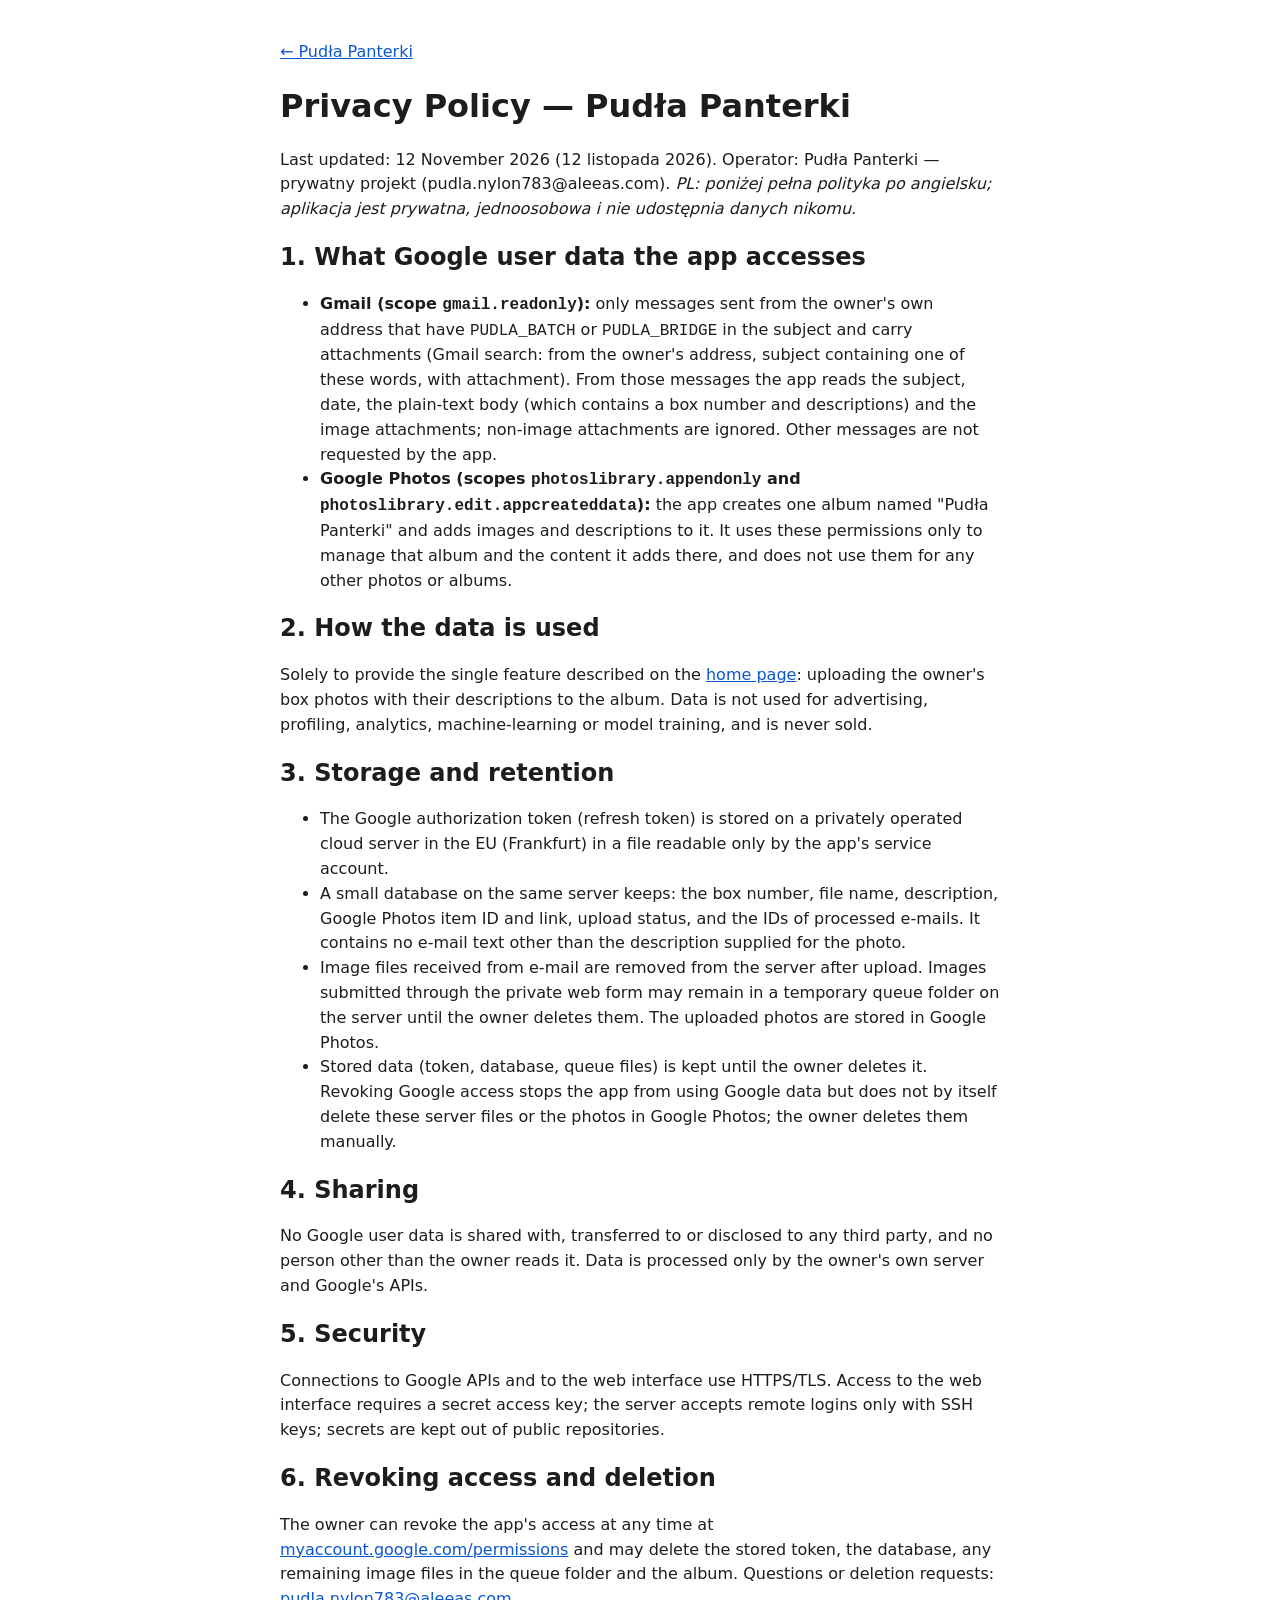
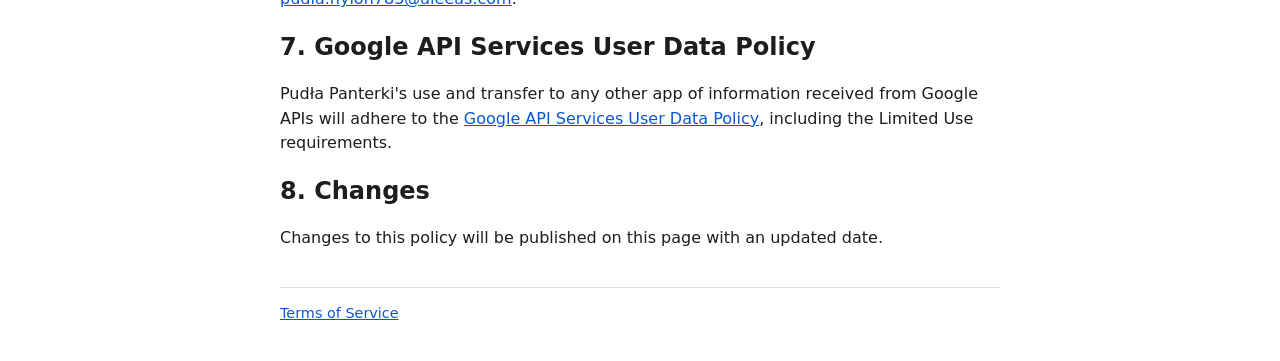
==== privacy.html @ 3c84b7eb "Add informational pages for the Pudła Panterki personal project Co-Authored-By: Claude Sonnet 5.5 <n" ====
<!doctype html>
<html lang="en">
<head><meta charset="utf-8"><meta name="viewport" content="width=device-width,initial-scale=1">
<title>Privacy Policy — Pudła Panterki</title><link rel="stylesheet" href="style.css"></head>
<body>
<p><a href="index.html">← Pudła Panterki</a></p>
<h1>Privacy Policy — Pudła Panterki</h1>
<p>Last updated: 12 November 2026 (12 listopada 2026). Operator: Pudła Panterki — prywatny projekt (pudla.nylon783@aleeas.com). <em>PL: poniżej pełna polityka po angielsku; aplikacja jest prywatna, jednoosobowa i nie udostępnia danych nikomu.</em></p>
<h2>1. What Google user data the app accesses</h2>
<ul>
<li><strong>Gmail (scope <code>gmail.readonly</code>):</strong> only messages sent from the owner's own address that have <code>PUDLA_BATCH</code> or <code>PUDLA_BRIDGE</code> in the subject and carry attachments (Gmail search: from the owner's address, subject containing one of these words, with attachment). From those messages the app reads the subject, date, the plain-text body (which contains a box number and descriptions) and the image attachments; non-image attachments are ignored. Other messages are not requested by the app.</li>
<li><strong>Google Photos (scopes <code>photoslibrary.appendonly</code> and <code>photoslibrary.edit.appcreateddata</code>):</strong> the app creates one album named "Pudła Panterki" and adds images and descriptions to it. It uses these permissions only to manage that album and the content it adds there, and does not use them for any other photos or albums.</li>
</ul>
<h2>2. How the data is used</h2>
<p>Solely to provide the single feature described on the <a href="index.html">home page</a>: uploading the owner's box photos with their descriptions to the album. Data is not used for advertising, profiling, analytics, machine-learning or model training, and is never sold.</p>
<h2>3. Storage and retention</h2>
<ul>
<li>The Google authorization token (refresh token) is stored on a privately operated cloud server in the EU (Frankfurt) in a file readable only by the app's service account.</li>
<li>A small database on the same server keeps: the box number, file name, description, Google Photos item ID and link, upload status, and the IDs of processed e-mails. It contains no e-mail text other than the description supplied for the photo.</li>
<li>Image files received from e-mail are removed from the server after upload. Images submitted through the private web form may remain in a temporary queue folder on the server until the owner deletes them. The uploaded photos are stored in Google Photos.</li>
<li>Stored data (token, database, queue files) is kept until the owner deletes it. Revoking Google access stops the app from using Google data but does not by itself delete these server files or the photos in Google Photos; the owner deletes them manually.</li>
</ul>
<h2>4. Sharing</h2>
<p>No Google user data is shared with, transferred to or disclosed to any third party, and no person other than the owner reads it. Data is processed only by the owner's own server and Google's APIs.</p>
<h2>5. Security</h2>
<p>Connections to Google APIs and to the web interface use HTTPS/TLS. Access to the web interface requires a secret access key; the server accepts remote logins only with SSH keys; secrets are kept out of public repositories.</p>
<h2>6. Revoking access and deletion</h2>
<p>The owner can revoke the app's access at any time at <a href="https://myaccount.google.com/permissions">myaccount.google.com/permissions</a> and may delete the stored token, the database, any remaining image files in the queue folder and the album. Questions or deletion requests: <a href="mailto:pudla.nylon783@aleeas.com">pudla.nylon783@aleeas.com</a>.</p>
<h2>7. Google API Services User Data Policy</h2>
<p>Pudła Panterki's use and transfer to any other app of information received from Google APIs will adhere to the <a href="https://developers.google.com/terms/api-services-user-data-policy">Google API Services User Data Policy</a>, including the Limited Use requirements.</p>
<h2>8. Changes</h2>
<p>Changes to this policy will be published on this page with an updated date.</p>
<footer><a href="terms.html">Terms of Service</a></footer>
</body></html>
---- style.css ----
body{font:16px/1.55 system-ui,-apple-system,"Segoe UI",sans-serif;max-width:720px;margin:40px auto;padding:0 16px;color:#1d1d1f}
h1,h2{line-height:1.25}a{color:#0b57d0}footer{margin-top:2.5em;border-top:1px solid #ddd;padding-top:1em;font-size:.9em;color:#555}
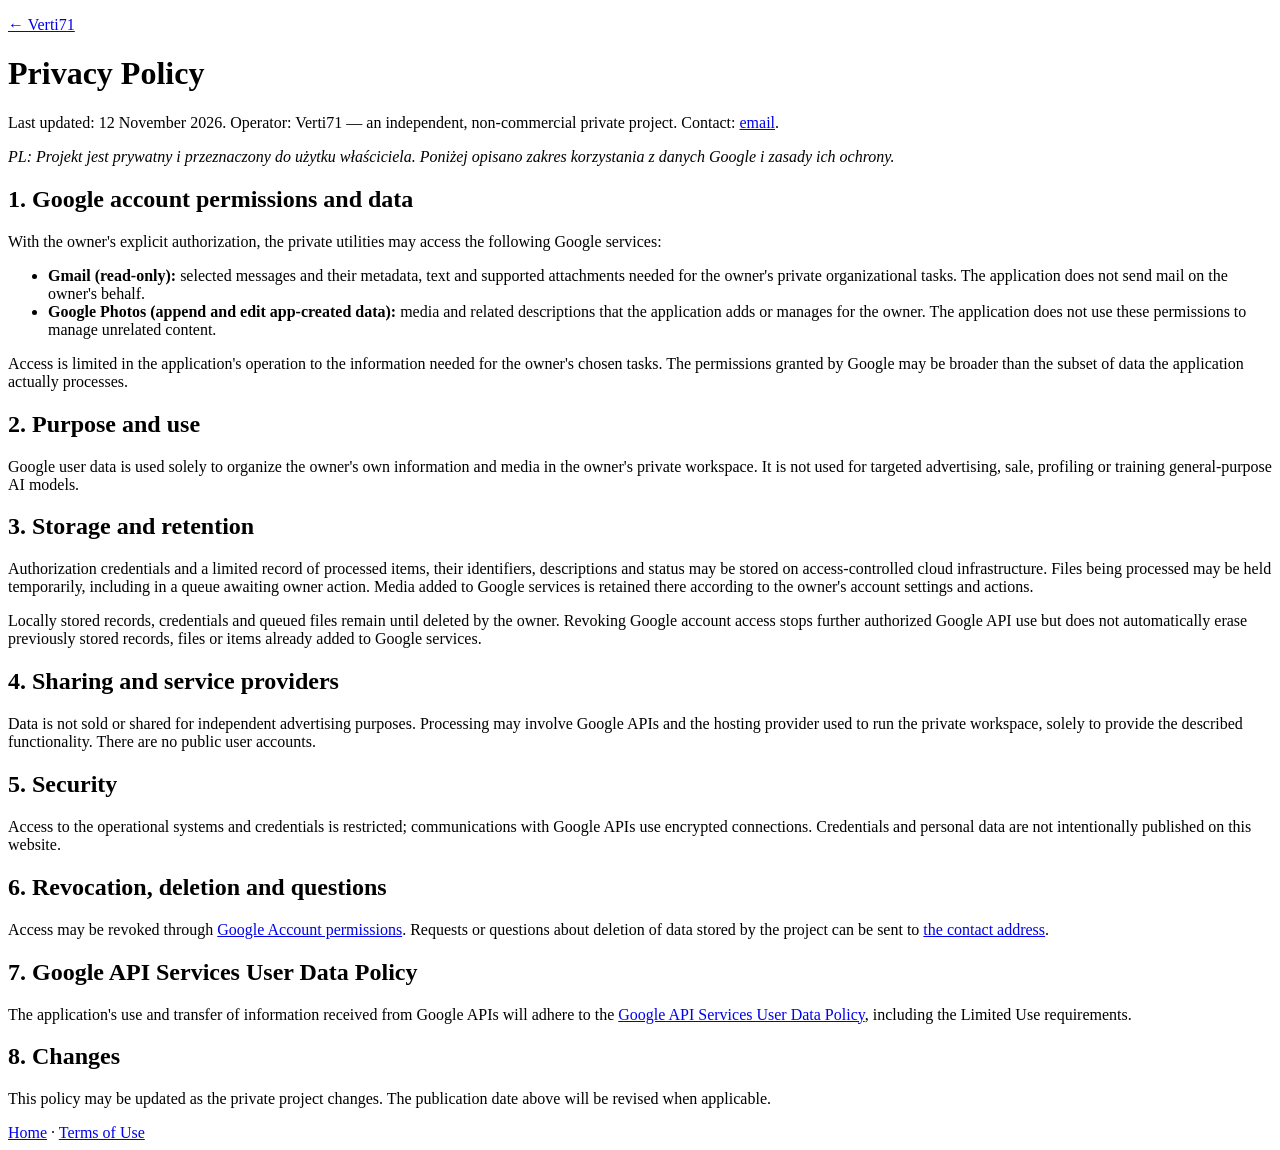
==== commit 092ad990: "Replace project-specific public pages with neutral Verti71 information" ====
--- a/privacy.html
+++ b/privacy.html
@@ -1,34 +1,38 @@
 <!doctype html>
 <html lang="en">
-<head><meta charset="utf-8"><meta name="viewport" content="width=device-width,initial-scale=1">
-<title>Privacy Policy — Pudła Panterki</title><link rel="stylesheet" href="style.css"></head>
+<head>
+<meta charset="utf-8"><meta name="viewport" content="width=device-width,initial-scale=1">
+<title>Privacy Policy — Verti71</title>
+<meta name="description" content="Privacy practices for the private Verti71 digital workspace.">
+<link rel="stylesheet" href="style.css">
+</head>
 <body>
-<p><a href="index.html">← Pudła Panterki</a></p>
-<h1>Privacy Policy — Pudła Panterki</h1>
-<p>Last updated: 12 November 2026 (12 listopada 2026). Operator: Pudła Panterki — prywatny projekt (pudla.nylon783@aleeas.com). <em>PL: poniżej pełna polityka po angielsku; aplikacja jest prywatna, jednoosobowa i nie udostępnia danych nikomu.</em></p>
-<h2>1. What Google user data the app accesses</h2>
+<p><a href="index.html">← Verti71</a></p>
+<h1>Privacy Policy</h1>
+<p>Last updated: 12 November 2026. Operator: Verti71 — an independent, non-commercial private project. Contact: <a href="mailto:pudla.nylon783@aleeas.com">email</a>.</p>
+<p><em>PL: Projekt jest prywatny i przeznaczony do użytku właściciela. Poniżej opisano zakres korzystania z danych Google i zasady ich ochrony.</em></p>
+<h2>1. Google account permissions and data</h2>
+<p>With the owner's explicit authorization, the private utilities may access the following Google services:</p>
 <ul>
-<li><strong>Gmail (scope <code>gmail.readonly</code>):</strong> only messages sent from the owner's own address that have <code>PUDLA_BATCH</code> or <code>PUDLA_BRIDGE</code> in the subject and carry attachments (Gmail search: from the owner's address, subject containing one of these words, with attachment). From those messages the app reads the subject, date, the plain-text body (which contains a box number and descriptions) and the image attachments; non-image attachments are ignored. Other messages are not requested by the app.</li>
-<li><strong>Google Photos (scopes <code>photoslibrary.appendonly</code> and <code>photoslibrary.edit.appcreateddata</code>):</strong> the app creates one album named "Pudła Panterki" and adds images and descriptions to it. It uses these permissions only to manage that album and the content it adds there, and does not use them for any other photos or albums.</li>
+<li><strong>Gmail (read-only):</strong> selected messages and their metadata, text and supported attachments needed for the owner's private organizational tasks. The application does not send mail on the owner's behalf.</li>
+<li><strong>Google Photos (append and edit app-created data):</strong> media and related descriptions that the application adds or manages for the owner. The application does not use these permissions to manage unrelated content.</li>
 </ul>
-<h2>2. How the data is used</h2>
-<p>Solely to provide the single feature described on the <a href="index.html">home page</a>: uploading the owner's box photos with their descriptions to the album. Data is not used for advertising, profiling, analytics, machine-learning or model training, and is never sold.</p>
+<p>Access is limited in the application's operation to the information needed for the owner's chosen tasks. The permissions granted by Google may be broader than the subset of data the application actually processes.</p>
+<h2>2. Purpose and use</h2>
+<p>Google user data is used solely to organize the owner's own information and media in the owner's private workspace. It is not used for targeted advertising, sale, profiling or training general-purpose AI models.</p>
 <h2>3. Storage and retention</h2>
-<ul>
-<li>The Google authorization token (refresh token) is stored on a privately operated cloud server in the EU (Frankfurt) in a file readable only by the app's service account.</li>
-<li>A small database on the same server keeps: the box number, file name, description, Google Photos item ID and link, upload status, and the IDs of processed e-mails. It contains no e-mail text other than the description supplied for the photo.</li>
-<li>Image files received from e-mail are removed from the server after upload. Images submitted through the private web form may remain in a temporary queue folder on the server until the owner deletes them. The uploaded photos are stored in Google Photos.</li>
-<li>Stored data (token, database, queue files) is kept until the owner deletes it. Revoking Google access stops the app from using Google data but does not by itself delete these server files or the photos in Google Photos; the owner deletes them manually.</li>
-</ul>
-<h2>4. Sharing</h2>
-<p>No Google user data is shared with, transferred to or disclosed to any third party, and no person other than the owner reads it. Data is processed only by the owner's own server and Google's APIs.</p>
+<p>Authorization credentials and a limited record of processed items, their identifiers, descriptions and status may be stored on access-controlled cloud infrastructure. Files being processed may be held temporarily, including in a queue awaiting owner action. Media added to Google services is retained there according to the owner's account settings and actions.</p>
+<p>Locally stored records, credentials and queued files remain until deleted by the owner. Revoking Google account access stops further authorized Google API use but does not automatically erase previously stored records, files or items already added to Google services.</p>
+<h2>4. Sharing and service providers</h2>
+<p>Data is not sold or shared for independent advertising purposes. Processing may involve Google APIs and the hosting provider used to run the private workspace, solely to provide the described functionality. There are no public user accounts.</p>
 <h2>5. Security</h2>
-<p>Connections to Google APIs and to the web interface use HTTPS/TLS. Access to the web interface requires a secret access key; the server accepts remote logins only with SSH keys; secrets are kept out of public repositories.</p>
-<h2>6. Revoking access and deletion</h2>
-<p>The owner can revoke the app's access at any time at <a href="https://myaccount.google.com/permissions">myaccount.google.com/permissions</a> and may delete the stored token, the database, any remaining image files in the queue folder and the album. Questions or deletion requests: <a href="mailto:pudla.nylon783@aleeas.com">pudla.nylon783@aleeas.com</a>.</p>
+<p>Access to the operational systems and credentials is restricted; communications with Google APIs use encrypted connections. Credentials and personal data are not intentionally published on this website.</p>
+<h2>6. Revocation, deletion and questions</h2>
+<p>Access may be revoked through <a href="https://myaccount.google.com/permissions">Google Account permissions</a>. Requests or questions about deletion of data stored by the project can be sent to <a href="mailto:pudla.nylon783@aleeas.com">the contact address</a>.</p>
 <h2>7. Google API Services User Data Policy</h2>
-<p>Pudła Panterki's use and transfer to any other app of information received from Google APIs will adhere to the <a href="https://developers.google.com/terms/api-services-user-data-policy">Google API Services User Data Policy</a>, including the Limited Use requirements.</p>
+<p>The application's use and transfer of information received from Google APIs will adhere to the <a href="https://developers.google.com/terms/api-services-user-data-policy">Google API Services User Data Policy</a>, including the Limited Use requirements.</p>
 <h2>8. Changes</h2>
-<p>Changes to this policy will be published on this page with an updated date.</p>
-<footer><a href="terms.html">Terms of Service</a></footer>
-</body></html>
+<p>This policy may be updated as the private project changes. The publication date above will be revised when applicable.</p>
+<footer><a href="index.html">Home</a> · <a href="terms.html">Terms of Use</a></footer>
+</body>
+</html>
